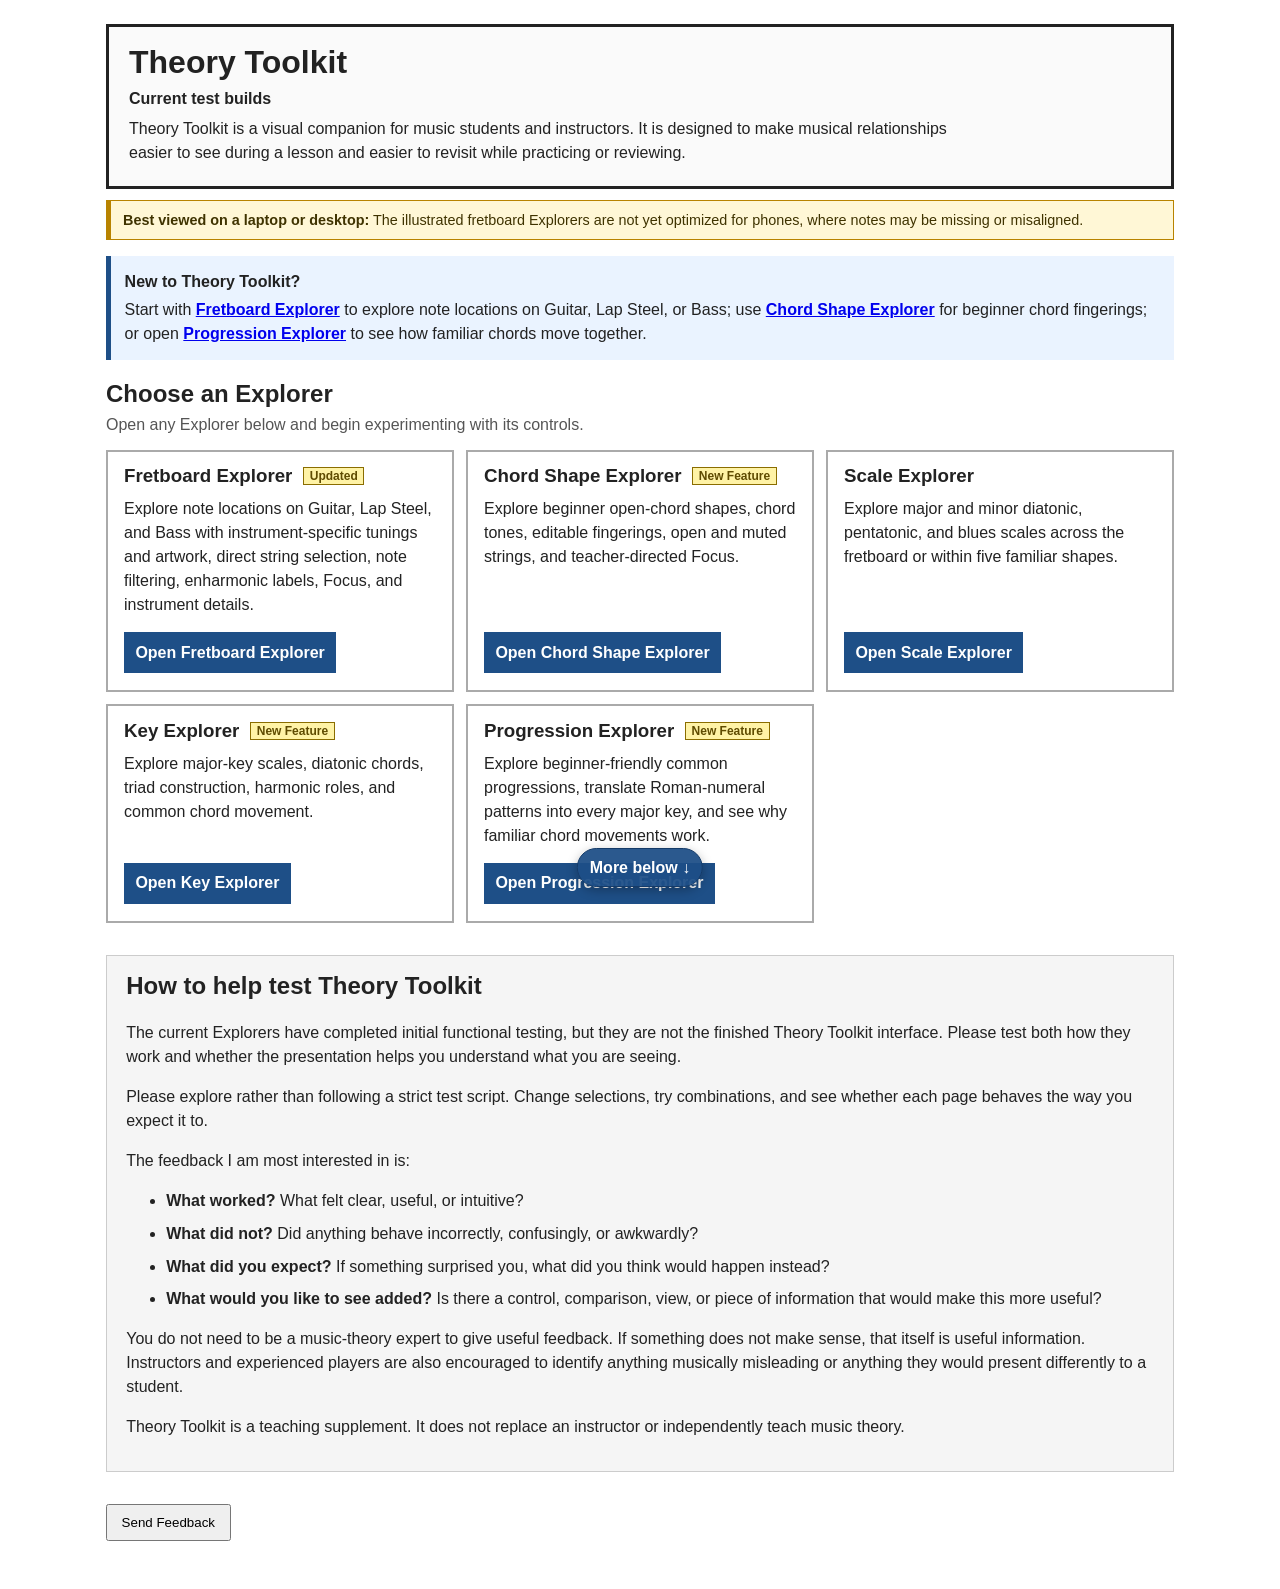
==== index.html @ 1b51c86c "Prepare clean root-level live testing site" ====
<!doctype html>
<html lang="en">
<head>
  <meta charset="utf-8">
  <meta name="viewport" content="width=device-width, initial-scale=1">
  <title>Theory Toolkit - Current Builds</title>
  <link rel="stylesheet" href="./src/ui/feedback.css">
  <style>
    :root {
      --border: #aaa;
      --soft-border: #ccc;
      --surface: #f5f5f5;
      --accent: #1e4f87;
      --accent-soft: #eaf3ff;
      --new: #fff3a6;
      --new-ink: #5f4b00;
    }
    * { box-sizing: border-box; }
    body { font-family: sans-serif; max-width: 1100px; margin: 1.5rem auto 3rem; padding: 0 1rem; line-height: 1.5; color: #222; }
    h1, h2, h3 { line-height: 1.2; }
    a { font-weight: bold; }
    .hero { border: 3px solid #222; padding: 1rem 1.25rem; background: #fafafa; }
    .hero h1 { margin: 0 0 .35rem; }
    .hero p { max-width: 850px; margin: .35rem 0; }
    .build-mark { font-weight: bold; }
    .start-note { margin: 1rem 0 .8rem; padding: .7rem .85rem; border-left: 5px solid var(--accent); background: var(--accent-soft); }
    .start-note p { margin: .2rem 0; }
    .section-heading { margin: 1.25rem 0 .25rem; }
    .section-intro { margin: 0 0 .8rem; color: #555; }
    .tool-grid { display: grid; grid-template-columns: repeat(auto-fit, minmax(280px, 1fr)); gap: .75rem; }
    .tool { display: flex; flex-direction: column; min-height: 12rem; padding: .85rem 1rem; border: 2px solid var(--border); background: #fff; }
    .tool:hover { border-color: var(--accent); background: #f8fbff; }
    .tool h3 { margin: 0 0 .35rem; }
    .tool p { margin: .25rem 0; }
    .tool-link { margin-top: auto !important; padding-top: .7rem; }
    .tool-link a { display: inline-block; padding: .45rem .65rem; border: 1px solid var(--accent); background: var(--accent); color: #fff; text-decoration: none; }
    .tool-link a:hover, .tool-link a:focus { background: #153b68; }
    .new-feature { display: inline-block; margin-left: .35rem; padding: .05rem .35rem; border: 1px solid #8a6d00; background: var(--new); color: var(--new-ink); font-size: .75rem; vertical-align: .15rem; }
    .tester-note { margin-top: 2rem; padding: 1rem 1.2rem; border: 1px solid var(--soft-border); background: var(--surface); }
    .tester-note h2 { margin-top: 0; }
    .tester-note li { margin: .55rem 0; }
    .scroll-cue {
      position: fixed;
      left: 50%;
      bottom: .8rem;
      z-index: 30;
      padding: .4rem .75rem;
      border: 1px solid #153b68;
      border-radius: 999px;
      background: rgba(30, 79, 135, .94);
      color: #fff;
      font: inherit;
      font-weight: bold;
      box-shadow: 0 .2rem .65rem rgba(0, 0, 0, .28);
      cursor: pointer;
      transform: translateX(-50%);
      animation: scroll-nudge 1.8s ease-in-out infinite;
    }
    .scroll-cue[hidden] { display: none; }
    .scroll-cue:hover, .scroll-cue:focus-visible { background: #153b68; }
    @keyframes scroll-nudge {
      0%, 65%, 100% { transform: translate(-50%, 0); }
      78% { transform: translate(-50%, .28rem); }
    }
    @media (prefers-reduced-motion: reduce) {
      .scroll-cue { animation: none; }
    }
    @media (max-width: 650px) {
      body { margin-top: .75rem; }
      .hero { padding: .8rem .9rem; }
      .tool-grid { grid-template-columns: 1fr; }
    }
  </style>
  <link rel="stylesheet" href="./src/ui/mobile-support-notice.css">
</head>
<body>
  <header class="hero">
    <h1>Theory Toolkit</h1>
    <p class="build-mark">Current test builds</p>
    <p>Theory Toolkit is a visual companion for music students and instructors. It is designed to make musical relationships easier to see during a lesson and easier to revisit while practicing or reviewing.</p>
  </header>

  <aside class="mobile-support-notice" role="note"><strong>Best viewed on a laptop or desktop:</strong> The illustrated fretboard Explorers are not yet optimized for phones, where notes may be missing or misaligned.</aside>

  <div class="start-note">
    <p><strong>New to Theory Toolkit?</strong></p>
    <p>Start with <a href="fretboard-explorer.html">Fretboard Explorer</a> to explore note locations on Guitar, Lap Steel, or Bass; use <a href="chord-shape-explorer.html">Chord Shape Explorer</a> for beginner chord fingerings; or open <a href="progression-explorer.html">Progression Explorer</a> to see how familiar chords move together.</p>
  </div>

  <main>
    <h2 class="section-heading" id="explorers">Choose an Explorer</h2>
    <p class="section-intro">Open any Explorer below and begin experimenting with its controls.</p>

    <div class="tool-grid">
      <article class="tool">
        <h3>Fretboard Explorer <span class="new-feature">Updated</span></h3>
        <p>Explore note locations on Guitar, Lap Steel, and Bass with instrument-specific tunings and artwork, direct string selection, note filtering, enharmonic labels, Focus, and instrument details.</p>
        <p class="tool-link"><a href="fretboard-explorer.html">Open Fretboard Explorer</a></p>
      </article>

      <article class="tool">
        <h3>Chord Shape Explorer <span class="new-feature">New Feature</span></h3>
        <p>Explore beginner open-chord shapes, chord tones, editable fingerings, open and muted strings, and teacher-directed Focus.</p>
        <p class="tool-link"><a href="chord-shape-explorer.html">Open Chord Shape Explorer</a></p>
      </article>

      <article class="tool">
        <h3>Scale Explorer</h3>
        <p>Explore major and minor diatonic, pentatonic, and blues scales across the fretboard or within five familiar shapes.</p>
        <p class="tool-link"><a href="scale-explorer.html">Open Scale Explorer</a></p>
      </article>

      <article class="tool">
        <h3>Key Explorer <span class="new-feature">New Feature</span></h3>
        <p>Explore major-key scales, diatonic chords, triad construction, harmonic roles, and common chord movement.</p>
        <p class="tool-link"><a href="key-explorer.html">Open Key Explorer</a></p>
      </article>

      <article class="tool">
        <h3>Progression Explorer <span class="new-feature">New Feature</span></h3>
        <p>Explore beginner-friendly common progressions, translate Roman-numeral patterns into every major key, and see why familiar chord movements work.</p>
        <p class="tool-link"><a href="progression-explorer.html">Open Progression Explorer</a></p>
      </article>
    </div>

    <section class="tester-note" aria-labelledby="testing-heading">
      <h2 id="testing-heading">How to help test Theory Toolkit</h2>
      <p>The current Explorers have completed initial functional testing, but they are not the finished Theory Toolkit interface. Please test both how they work and whether the presentation helps you understand what you are seeing.</p>
      <p>Please explore rather than following a strict test script. Change selections, try combinations, and see whether each page behaves the way you expect it to.</p>
      <p>The feedback I am most interested in is:</p>
      <ul>
        <li><strong>What worked?</strong> What felt clear, useful, or intuitive?</li>
        <li><strong>What did not?</strong> Did anything behave incorrectly, confusingly, or awkwardly?</li>
        <li><strong>What did you expect?</strong> If something surprised you, what did you think would happen instead?</li>
        <li><strong>What would you like to see added?</strong> Is there a control, comparison, view, or piece of information that would make this more useful?</li>
      </ul>
      <p>You do not need to be a music-theory expert to give useful feedback. If something does not make sense, that itself is useful information. Instructors and experienced players are also encouraged to identify anything musically misleading or anything they would present differently to a student.</p>
      <p>Theory Toolkit is a teaching supplement. It does not replace an instructor or independently teach music theory.</p>
    </section>
  </main>

  <button type="button" class="scroll-cue" id="scroll-cue" aria-label="Scroll down to see more">More below ↓</button>

  <script>
    const scrollCue = document.querySelector("#scroll-cue");

    function updateScrollCue() {
      const page = document.documentElement;
      const hasMoreBelow = window.scrollY + window.innerHeight < page.scrollHeight - 32;
      scrollCue.hidden = !hasMoreBelow;
    }

    scrollCue.addEventListener("click", () => {
      window.scrollBy({ top: window.innerHeight * .75, behavior: "smooth" });
    });
    window.addEventListener("scroll", updateScrollCue, { passive: true });
    window.addEventListener("resize", updateScrollCue);
    updateScrollCue();
  </script>

  <script type="module">
    import { installFeedback } from "./src/ui/feedback.js";
    installFeedback({ page: "Tester Index", build: "Current Builds", getContext: () => "Tester landing page" });
  </script>
</body>
</html>
---- src/ui/feedback.css ----
/* Shared Theory Toolkit feedback styles. */
.feedback-launch { margin: 2rem 0 1rem; }
.feedback-panel { border: 1px solid #bbb; background: #fafafa; padding: 1rem 1.2rem; margin: 1rem 0 2rem; }
.feedback-panel[hidden] { display: none; }
.feedback-panel h2 { margin-top: 0; }
.feedback-panel label { display: grid; gap: .35rem; margin: .85rem 0; font-weight: bold; }
.feedback-panel textarea { min-height: 8rem; resize: vertical; }
.feedback-panel input, .feedback-panel textarea { box-sizing: border-box; width: 100%; padding: .55rem .65rem; font-family: Arial, Helvetica, sans-serif; font-size: 1rem; font-weight: normal; line-height: 1.45; }
.feedback-panel .optional { font-weight: normal; color: #555; }
.feedback-contact { display: grid; grid-template-columns: 1fr 1fr; gap: 1rem; }
.feedback-actions { display: flex; gap: .7rem; align-items: center; margin-top: 1rem; }
.feedback-actions button, .feedback-launch button { padding: .55rem .85rem; cursor: pointer; }
.feedback-note { font-size: .9rem; color: #555; }
.feedback-status { font-weight: bold; }
.feedback-status.error { color: #8b0000; }
@media (max-width: 650px) { .feedback-contact { grid-template-columns: 1fr; } }
---- src/ui/mobile-support-notice.css ----
.mobile-support-notice {
  margin: .7rem 0 1rem;
  padding: .55rem .75rem;
  border: 1px solid #b88300;
  border-left: 5px solid #b88300;
  background: #fff7d6;
  color: #3f3300;
  font-size: .9rem;
  line-height: 1.4;
}

.mobile-support-notice strong {
  display: inline;
}

@media (max-width: 760px) {
  .mobile-support-notice {
    margin: .75rem 0 1rem;
    padding: .8rem;
    border-width: 2px 2px 2px 6px;
    background: #fff0ae;
    font-size: 1rem;
  }

  .mobile-support-notice strong {
    display: block;
    margin-bottom: .25rem;
  }
}
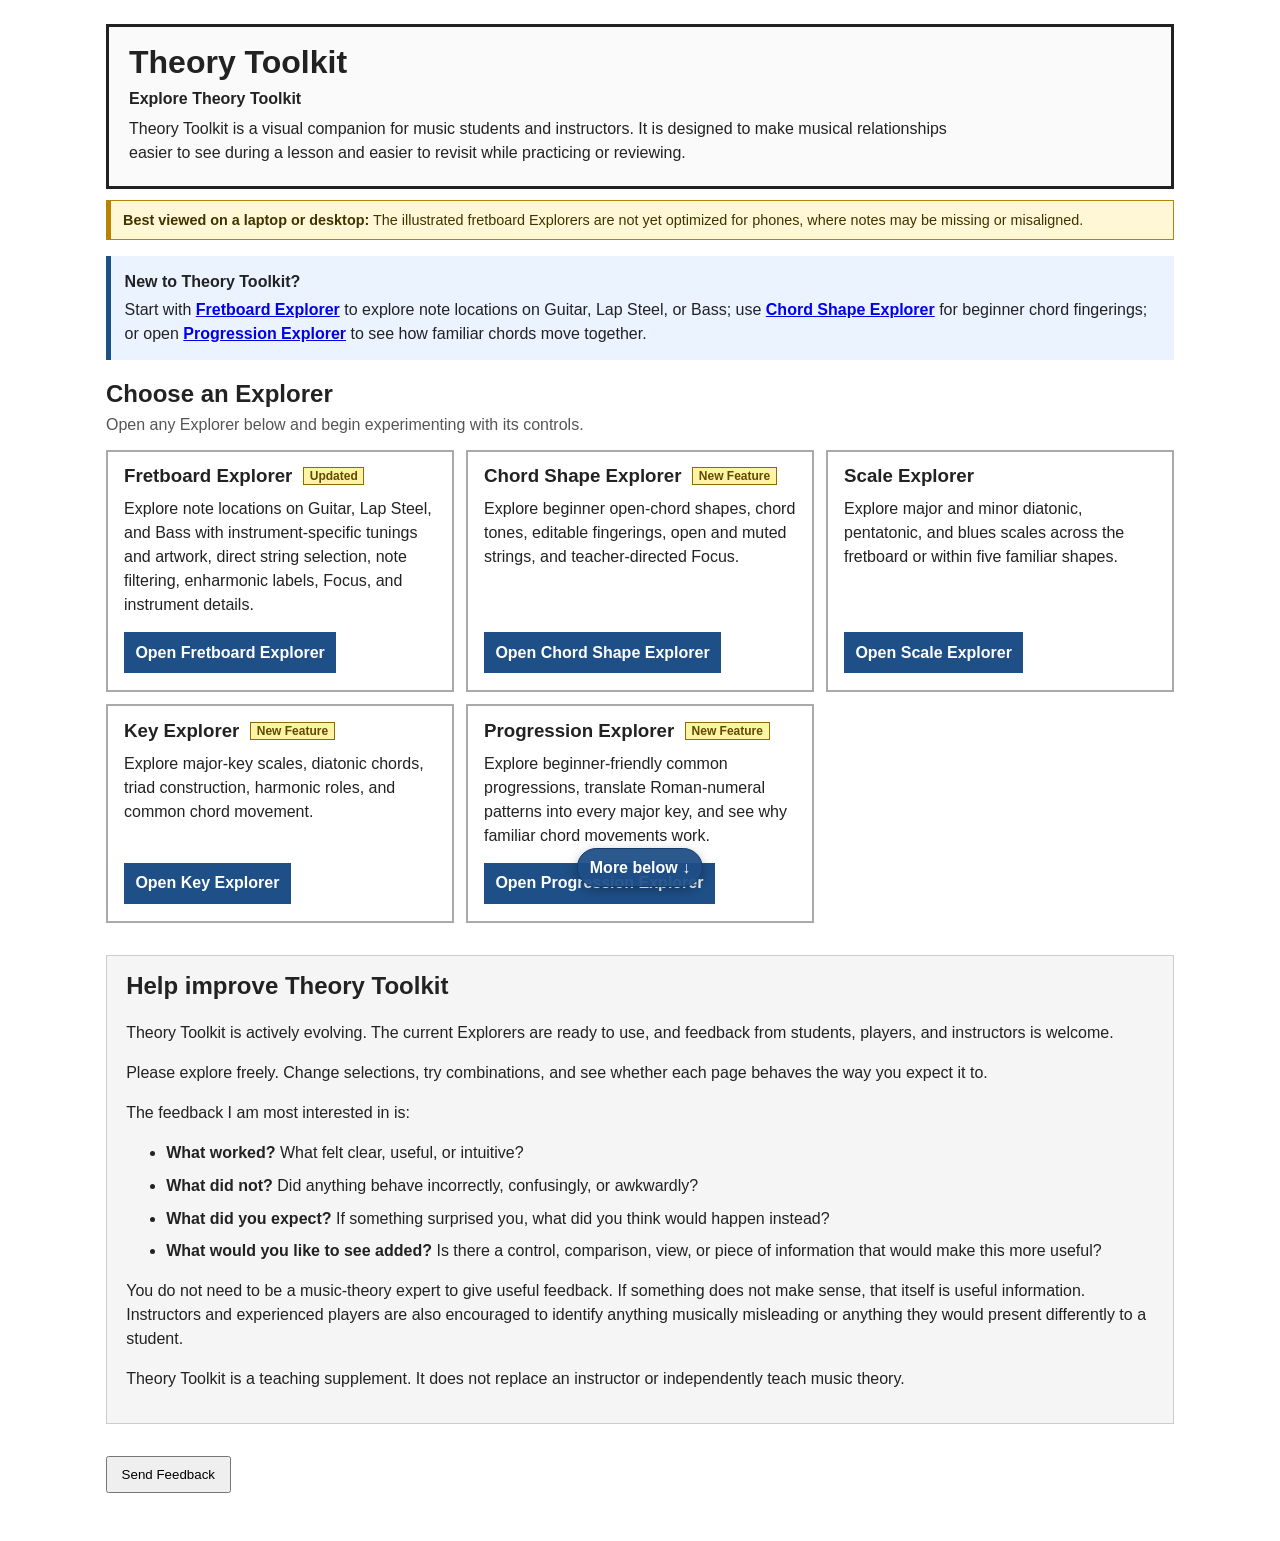
==== commit 0d1cb36d: "Present live site as the public Theory Toolkit" ====
--- a/index.html
+++ b/index.html
@@ -3,7 +3,8 @@
 <head>
   <meta charset="utf-8">
   <meta name="viewport" content="width=device-width, initial-scale=1">
-  <title>Theory Toolkit - Current Builds</title>
+  <title>Theory Toolkit</title>
+  <link rel="icon" href="./favicon.svg" type="image/svg+xml">
   <link rel="stylesheet" href="./src/ui/feedback.css">
   <style>
     :root {
@@ -76,7 +77,7 @@
 <body>
   <header class="hero">
     <h1>Theory Toolkit</h1>
-    <p class="build-mark">Current test builds</p>
+    <p class="build-mark">Explore Theory Toolkit</p>
     <p>Theory Toolkit is a visual companion for music students and instructors. It is designed to make musical relationships easier to see during a lesson and easier to revisit while practicing or reviewing.</p>
   </header>
 
@@ -124,9 +125,9 @@
     </div>
 
     <section class="tester-note" aria-labelledby="testing-heading">
-      <h2 id="testing-heading">How to help test Theory Toolkit</h2>
-      <p>The current Explorers have completed initial functional testing, but they are not the finished Theory Toolkit interface. Please test both how they work and whether the presentation helps you understand what you are seeing.</p>
-      <p>Please explore rather than following a strict test script. Change selections, try combinations, and see whether each page behaves the way you expect it to.</p>
+      <h2 id="testing-heading">Help improve Theory Toolkit</h2>
+      <p>Theory Toolkit is actively evolving. The current Explorers are ready to use, and feedback from students, players, and instructors is welcome.</p>
+      <p>Please explore freely. Change selections, try combinations, and see whether each page behaves the way you expect it to.</p>
       <p>The feedback I am most interested in is:</p>
       <ul>
         <li><strong>What worked?</strong> What felt clear, useful, or intuitive?</li>
@@ -160,7 +161,7 @@
 
   <script type="module">
     import { installFeedback } from "./src/ui/feedback.js";
-    installFeedback({ page: "Tester Index", build: "Current Builds", getContext: () => "Tester landing page" });
+    installFeedback({ page: "Theory Toolkit Home", build: "Public Site", getContext: () => "Theory Toolkit landing page" });
   </script>
 </body>
 </html>
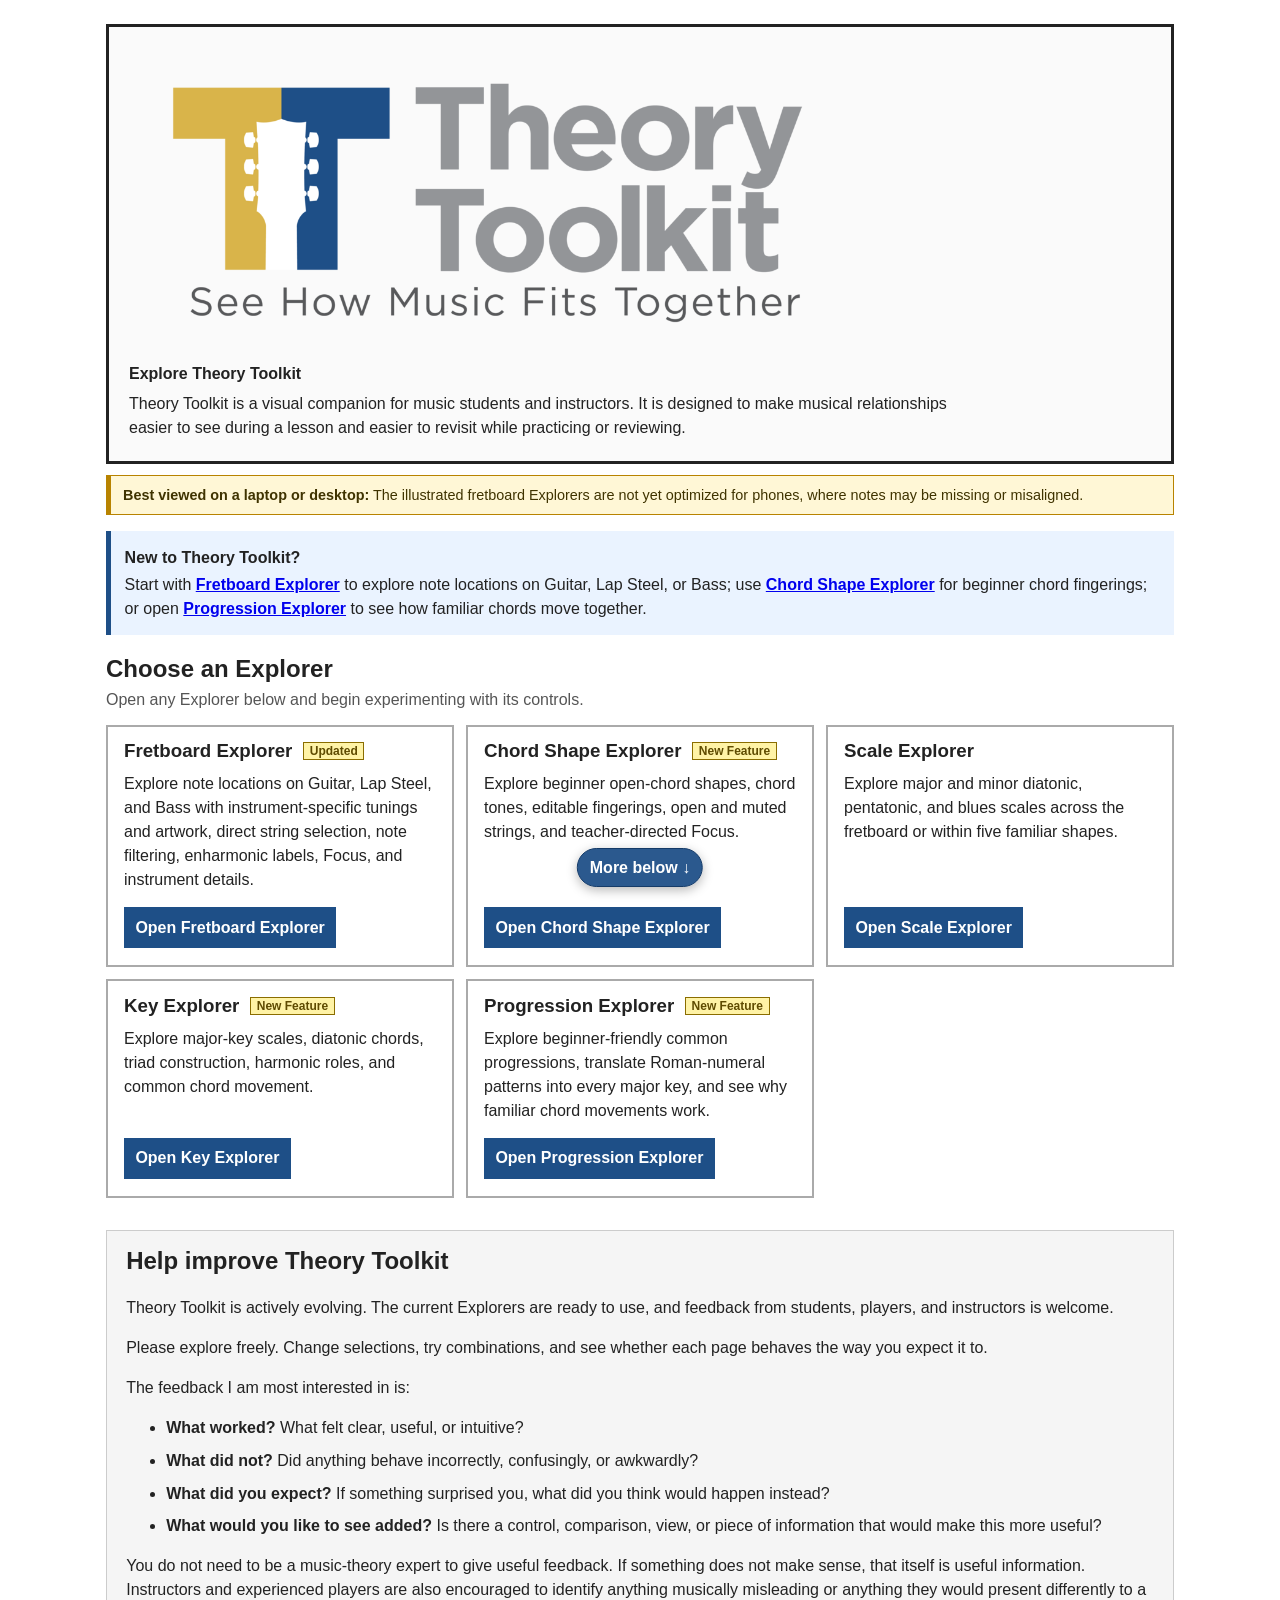
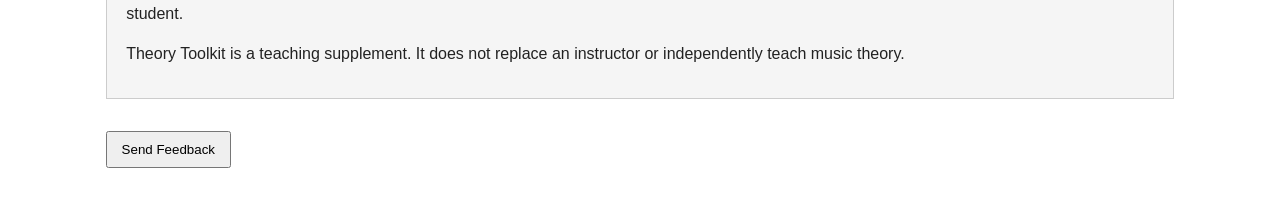
==== commit 7450eb05: "Deploy Theory Toolkit visual identity" ====
--- a/index.html
+++ b/index.html
@@ -4,7 +4,10 @@
   <meta charset="utf-8">
   <meta name="viewport" content="width=device-width, initial-scale=1">
   <title>Theory Toolkit</title>
-  <link rel="icon" href="./favicon.svg" type="image/svg+xml">
+  <link rel="icon" type="image/png" sizes="32x32" href="./assets/brand/favicon-32.png">
+  <link rel="icon" type="image/png" sizes="512x512" href="./assets/brand/favicon-512.png">
+  <link rel="apple-touch-icon" sizes="180x180" href="./assets/brand/apple-touch-icon.png">
+  <link rel="stylesheet" href="./assets/brand/branding.css">
   <link rel="stylesheet" href="./src/ui/feedback.css">
   <style>
     :root {
@@ -21,7 +24,6 @@
     h1, h2, h3 { line-height: 1.2; }
     a { font-weight: bold; }
     .hero { border: 3px solid #222; padding: 1rem 1.25rem; background: #fafafa; }
-    .hero h1 { margin: 0 0 .35rem; }
     .hero p { max-width: 850px; margin: .35rem 0; }
     .build-mark { font-weight: bold; }
     .start-note { margin: 1rem 0 .8rem; padding: .7rem .85rem; border-left: 5px solid var(--accent); background: var(--accent-soft); }
@@ -76,7 +78,7 @@
 </head>
 <body>
   <header class="hero">
-    <h1>Theory Toolkit</h1>
+    <h1 class="brand-heading"><img class="brand-logo" src="./assets/brand/theory-toolkit-logo.png" alt="Theory Toolkit — See How Music Fits Together"></h1>
     <p class="build-mark">Explore Theory Toolkit</p>
     <p>Theory Toolkit is a visual companion for music students and instructors. It is designed to make musical relationships easier to see during a lesson and easier to revisit while practicing or reviewing.</p>
   </header>
--- a/assets/brand/branding.css
+++ b/assets/brand/branding.css
@@ -0,0 +1,29 @@
+.brand-heading {
+  margin: 0;
+}
+
+.brand-logo {
+  display: block;
+  width: min(46rem, 100%);
+  height: auto;
+}
+
+.site-home {
+  display: inline-flex;
+  align-items: center;
+  gap: .55rem;
+  color: #333;
+  font-weight: bold;
+  text-decoration: none;
+}
+
+.site-home:hover,
+.site-home:focus-visible {
+  text-decoration: underline;
+}
+
+.site-home img {
+  display: block;
+  width: min(15rem, 60vw);
+  height: auto;
+}
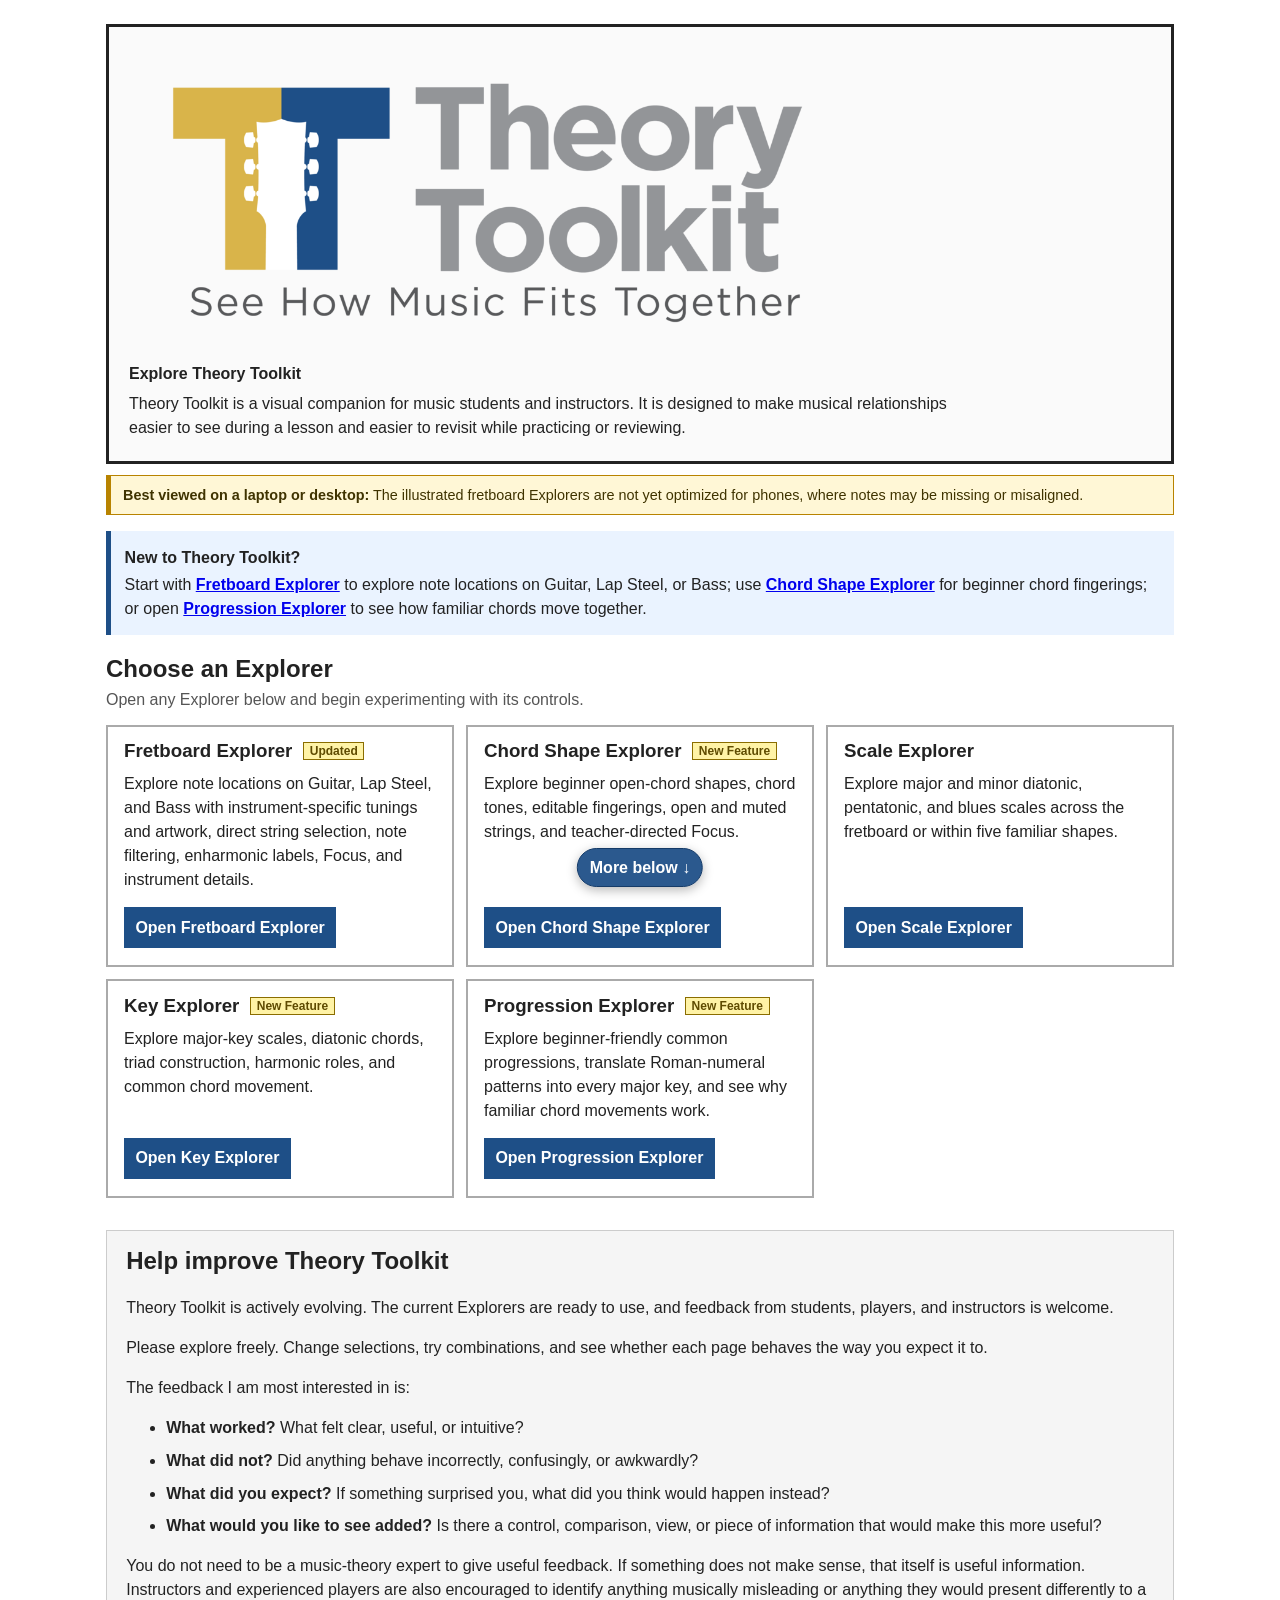
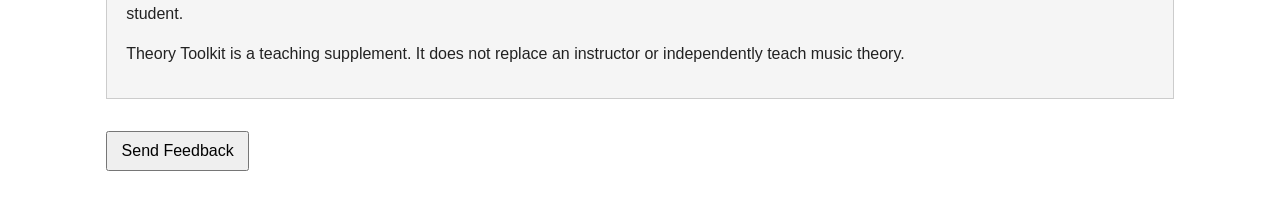
==== commit c0ac0f34: "Match feedback button sizing across public pages" ====
--- a/index.html
+++ b/index.html
@@ -9,6 +9,7 @@
   <link rel="apple-touch-icon" sizes="180x180" href="./assets/brand/apple-touch-icon.png">
   <link rel="stylesheet" href="./assets/brand/branding.css">
   <link rel="stylesheet" href="./src/ui/feedback.css">
+  <style>.feedback-launch button { padding: .55rem .85rem; font-size: 1rem; margin: 0; }</style>
   <style>
     :root {
       --border: #aaa;
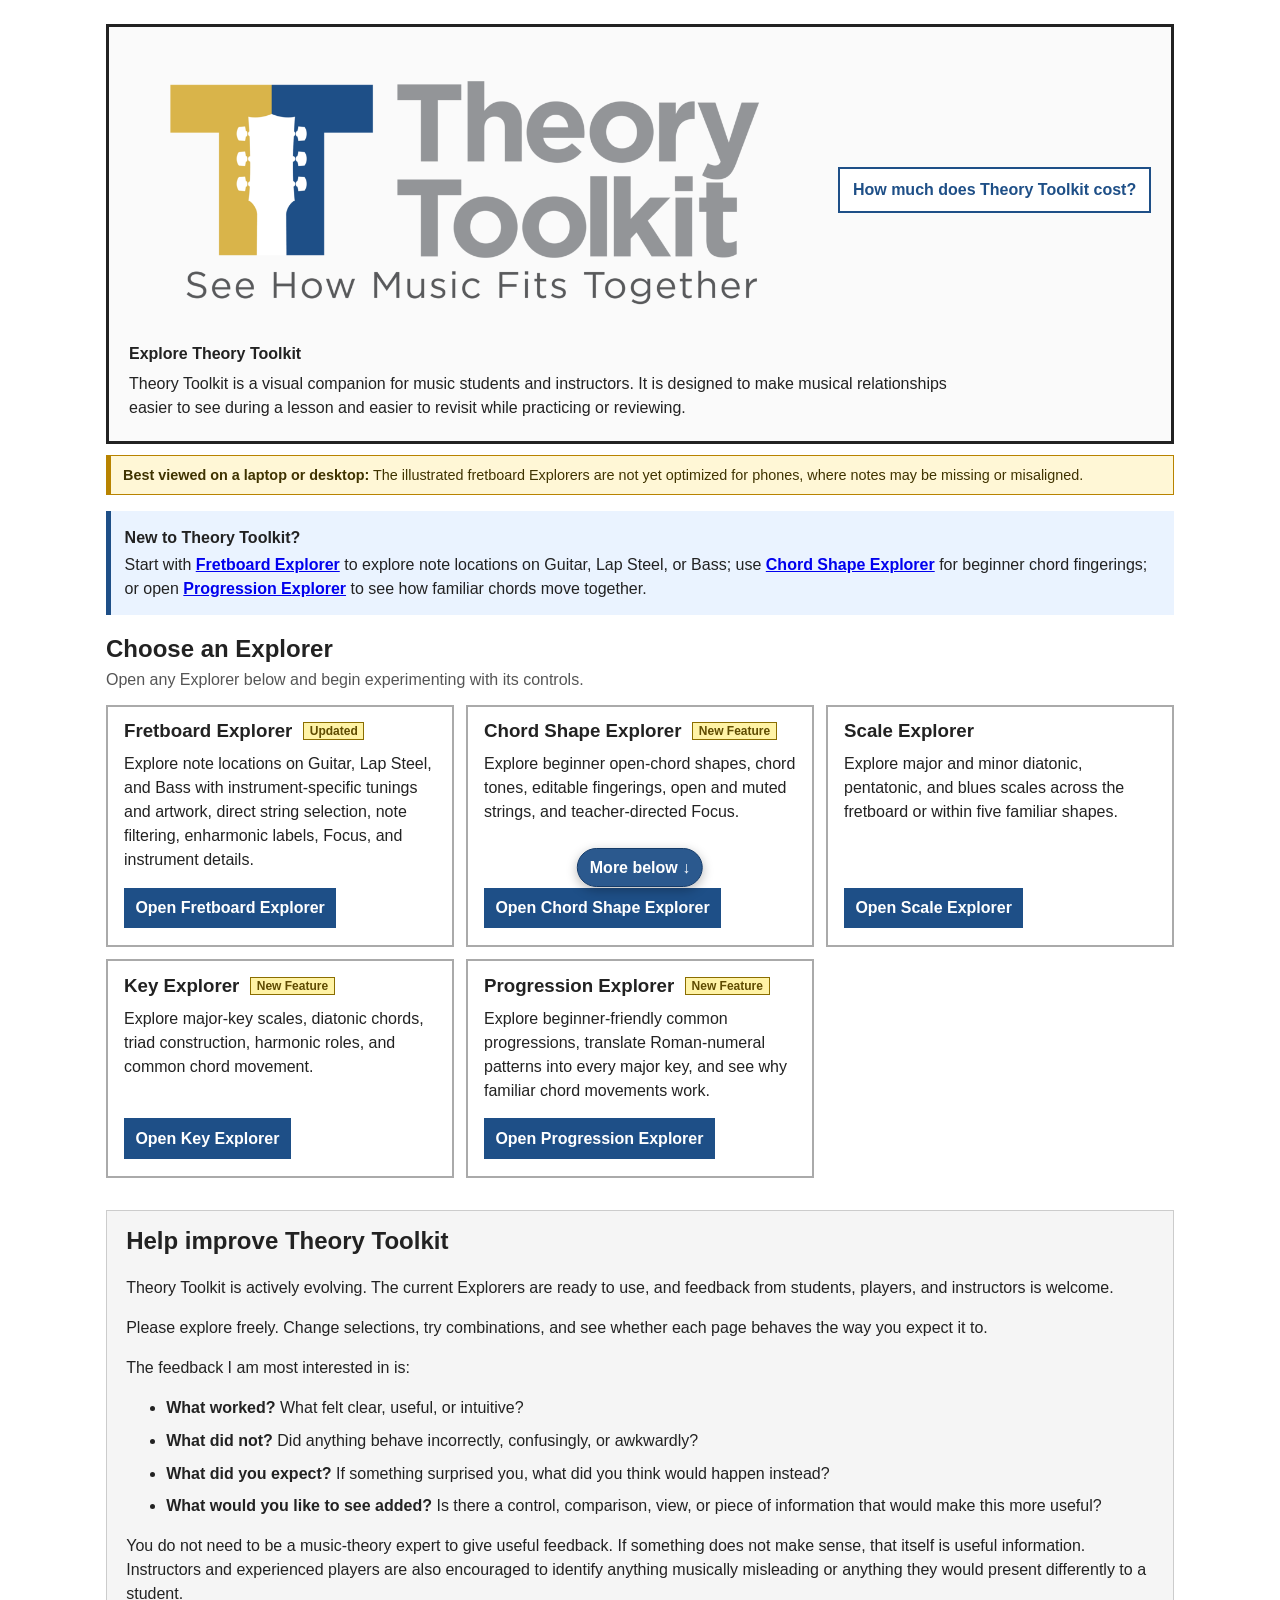
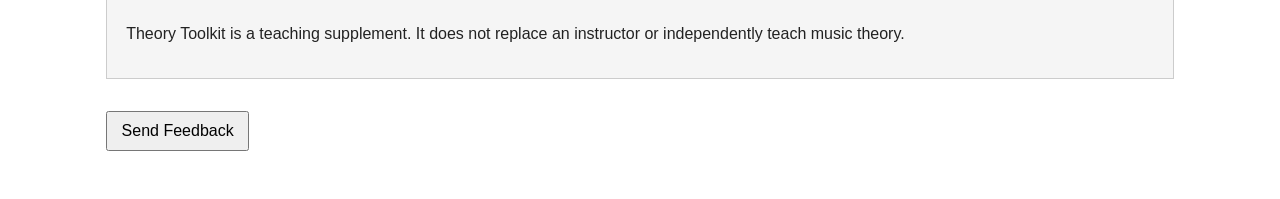
==== commit a5f48818: "Add free-use note to landing page" ====
--- a/index.html
+++ b/index.html
@@ -25,6 +25,14 @@
     h1, h2, h3 { line-height: 1.2; }
     a { font-weight: bold; }
     .hero { border: 3px solid #222; padding: 1rem 1.25rem; background: #fafafa; }
+    .hero-top { display: flex; align-items: center; justify-content: space-between; gap: 1.25rem; }
+    .hero-top .brand-heading { margin: 0; flex: 0 1 auto; }
+    .cost-note { position: relative; flex: 0 0 auto; }
+    .cost-note summary { list-style: none; cursor: pointer; font-weight: bold; border: 2px solid var(--accent); padding: .55rem .8rem; background: #fff; color: var(--accent); }
+    .cost-note summary::-webkit-details-marker { display: none; }
+    .cost-note summary:hover, .cost-note summary:focus-visible { background: var(--accent-soft); }
+    .cost-answer { position: absolute; right: 0; top: calc(100% + .45rem); z-index: 20; width: min(23rem, 80vw); padding: .75rem .85rem; border: 2px solid var(--accent); background: #fff; box-shadow: 0 .2rem .65rem rgba(0, 0, 0, .2); }
+    .cost-answer p { margin: 0; }
     .hero p { max-width: 850px; margin: .35rem 0; }
     .build-mark { font-weight: bold; }
     .start-note { margin: 1rem 0 .8rem; padding: .7rem .85rem; border-left: 5px solid var(--accent); background: var(--accent-soft); }
@@ -72,6 +80,8 @@
     @media (max-width: 650px) {
       body { margin-top: .75rem; }
       .hero { padding: .8rem .9rem; }
+      .hero-top { align-items: flex-start; flex-direction: column; gap: .6rem; }
+      .cost-answer { left: 0; right: auto; width: min(23rem, calc(100vw - 3.8rem)); }
       .tool-grid { grid-template-columns: 1fr; }
     }
   </style>
@@ -79,7 +89,15 @@
 </head>
 <body>
   <header class="hero">
-    <h1 class="brand-heading"><img class="brand-logo" src="./assets/brand/theory-toolkit-logo.png" alt="Theory Toolkit — See How Music Fits Together"></h1>
+    <div class="hero-top">
+      <h1 class="brand-heading"><img class="brand-logo" src="./assets/brand/theory-toolkit-logo.png" alt="Theory Toolkit — See How Music Fits Together"></h1>
+      <details class="cost-note">
+        <summary>How much does Theory Toolkit cost?</summary>
+        <div class="cost-answer">
+          <p><strong>Nothing. Now or later.</strong> This web app is free to use and share and will remain that way as it continues to grow. No account, email address, or payment information is required.</p>
+        </div>
+      </details>
+    </div>
     <p class="build-mark">Explore Theory Toolkit</p>
     <p>Theory Toolkit is a visual companion for music students and instructors. It is designed to make musical relationships easier to see during a lesson and easier to revisit while practicing or reviewing.</p>
   </header>
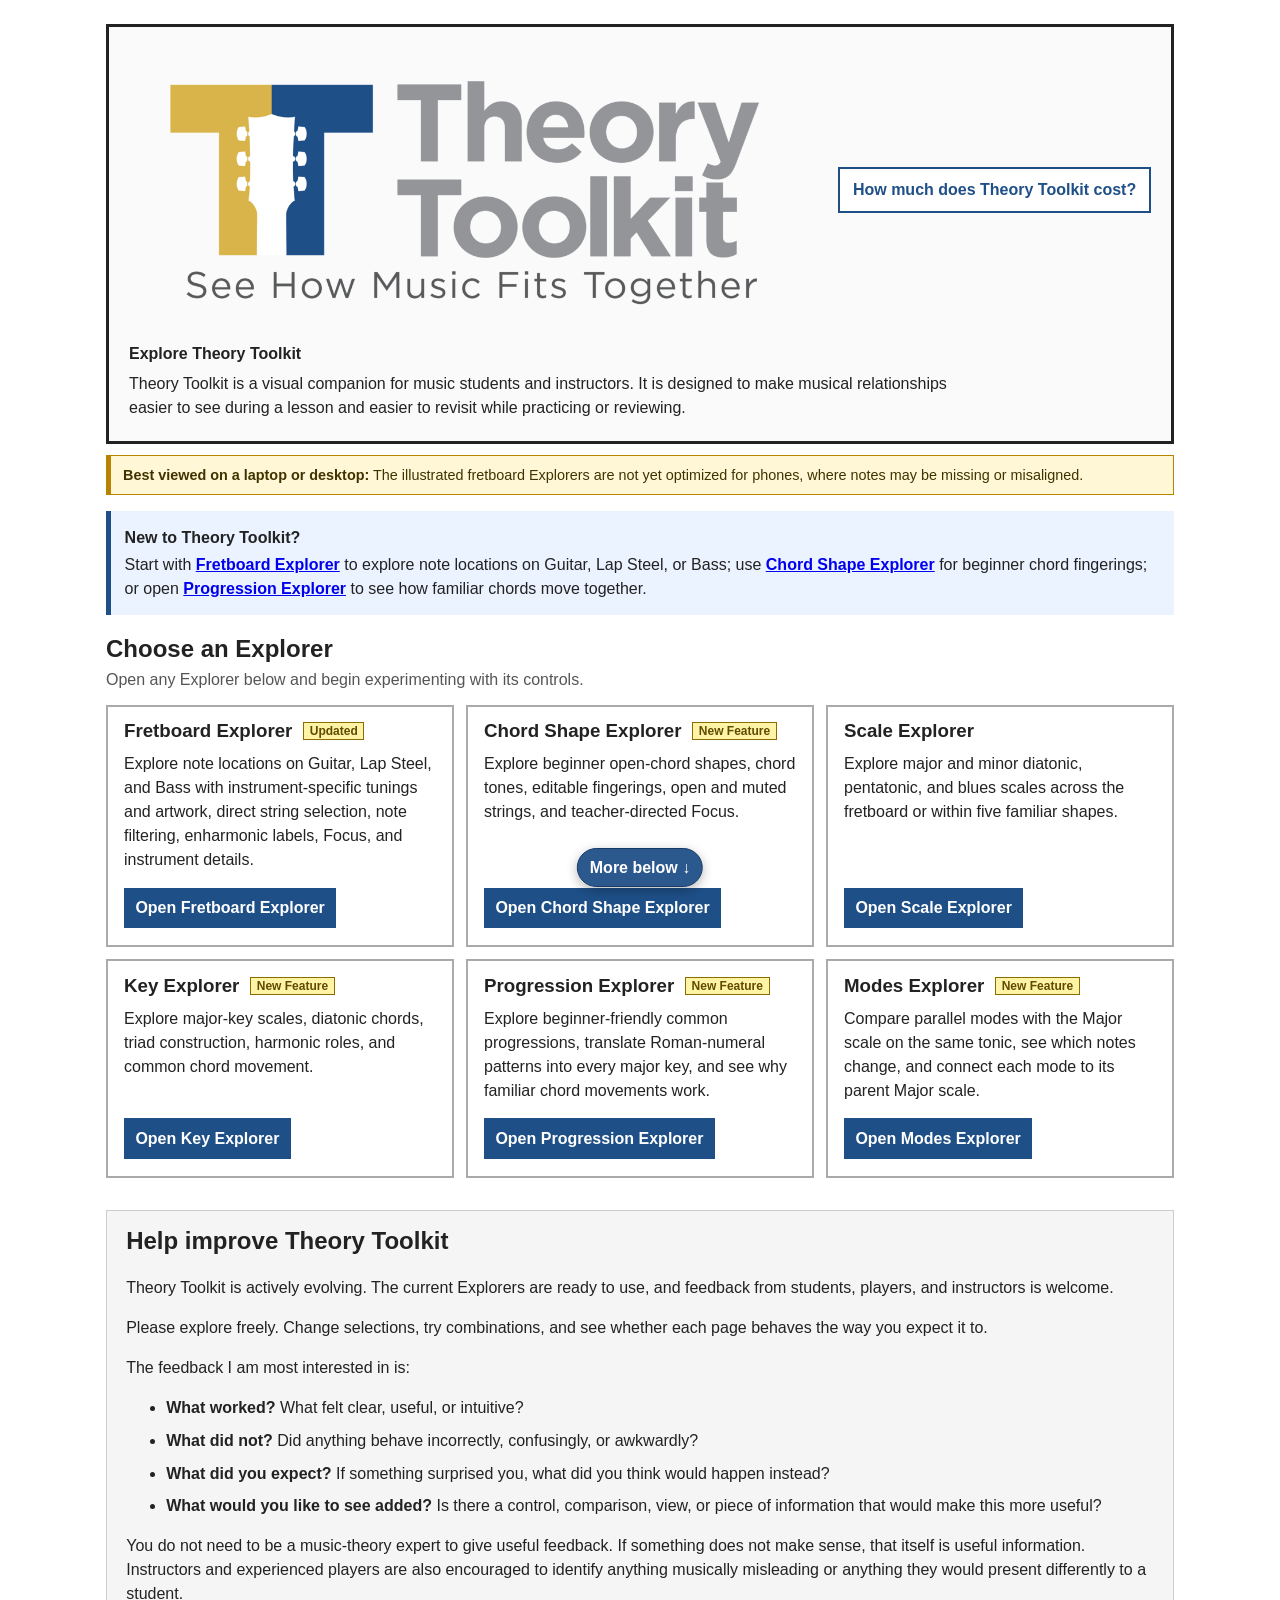
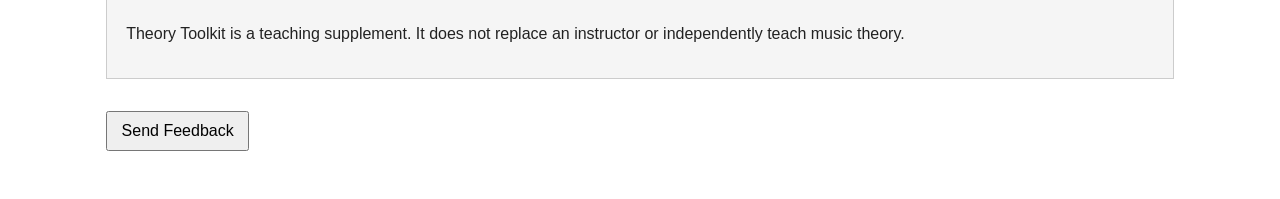
==== commit f075b922: "Add Modes Explorer to public site" ====
--- a/index.html
+++ b/index.html
@@ -143,6 +143,12 @@
         <p>Explore beginner-friendly common progressions, translate Roman-numeral patterns into every major key, and see why familiar chord movements work.</p>
         <p class="tool-link"><a href="progression-explorer.html">Open Progression Explorer</a></p>
       </article>
+
+      <article class="tool">
+        <h3>Modes Explorer <span class="new-feature">New Feature</span></h3>
+        <p>Compare parallel modes with the Major scale on the same tonic, see which notes change, and connect each mode to its parent Major scale.</p>
+        <p class="tool-link"><a href="modes-explorer.html">Open Modes Explorer</a></p>
+      </article>
     </div>
 
     <section class="tester-note" aria-labelledby="testing-heading">
@@ -165,6 +171,20 @@
 
   <script>
     const scrollCue = document.querySelector("#scroll-cue");
+    const costNote = document.querySelector(".cost-note");
+
+    document.addEventListener("click", (event) => {
+      if (costNote.open && !costNote.contains(event.target)) {
+        costNote.open = false;
+      }
+    });
+
+    document.addEventListener("keydown", (event) => {
+      if (event.key === "Escape" && costNote.open) {
+        costNote.open = false;
+        costNote.querySelector("summary").focus();
+      }
+    });
 
     function updateScrollCue() {
       const page = document.documentElement;
